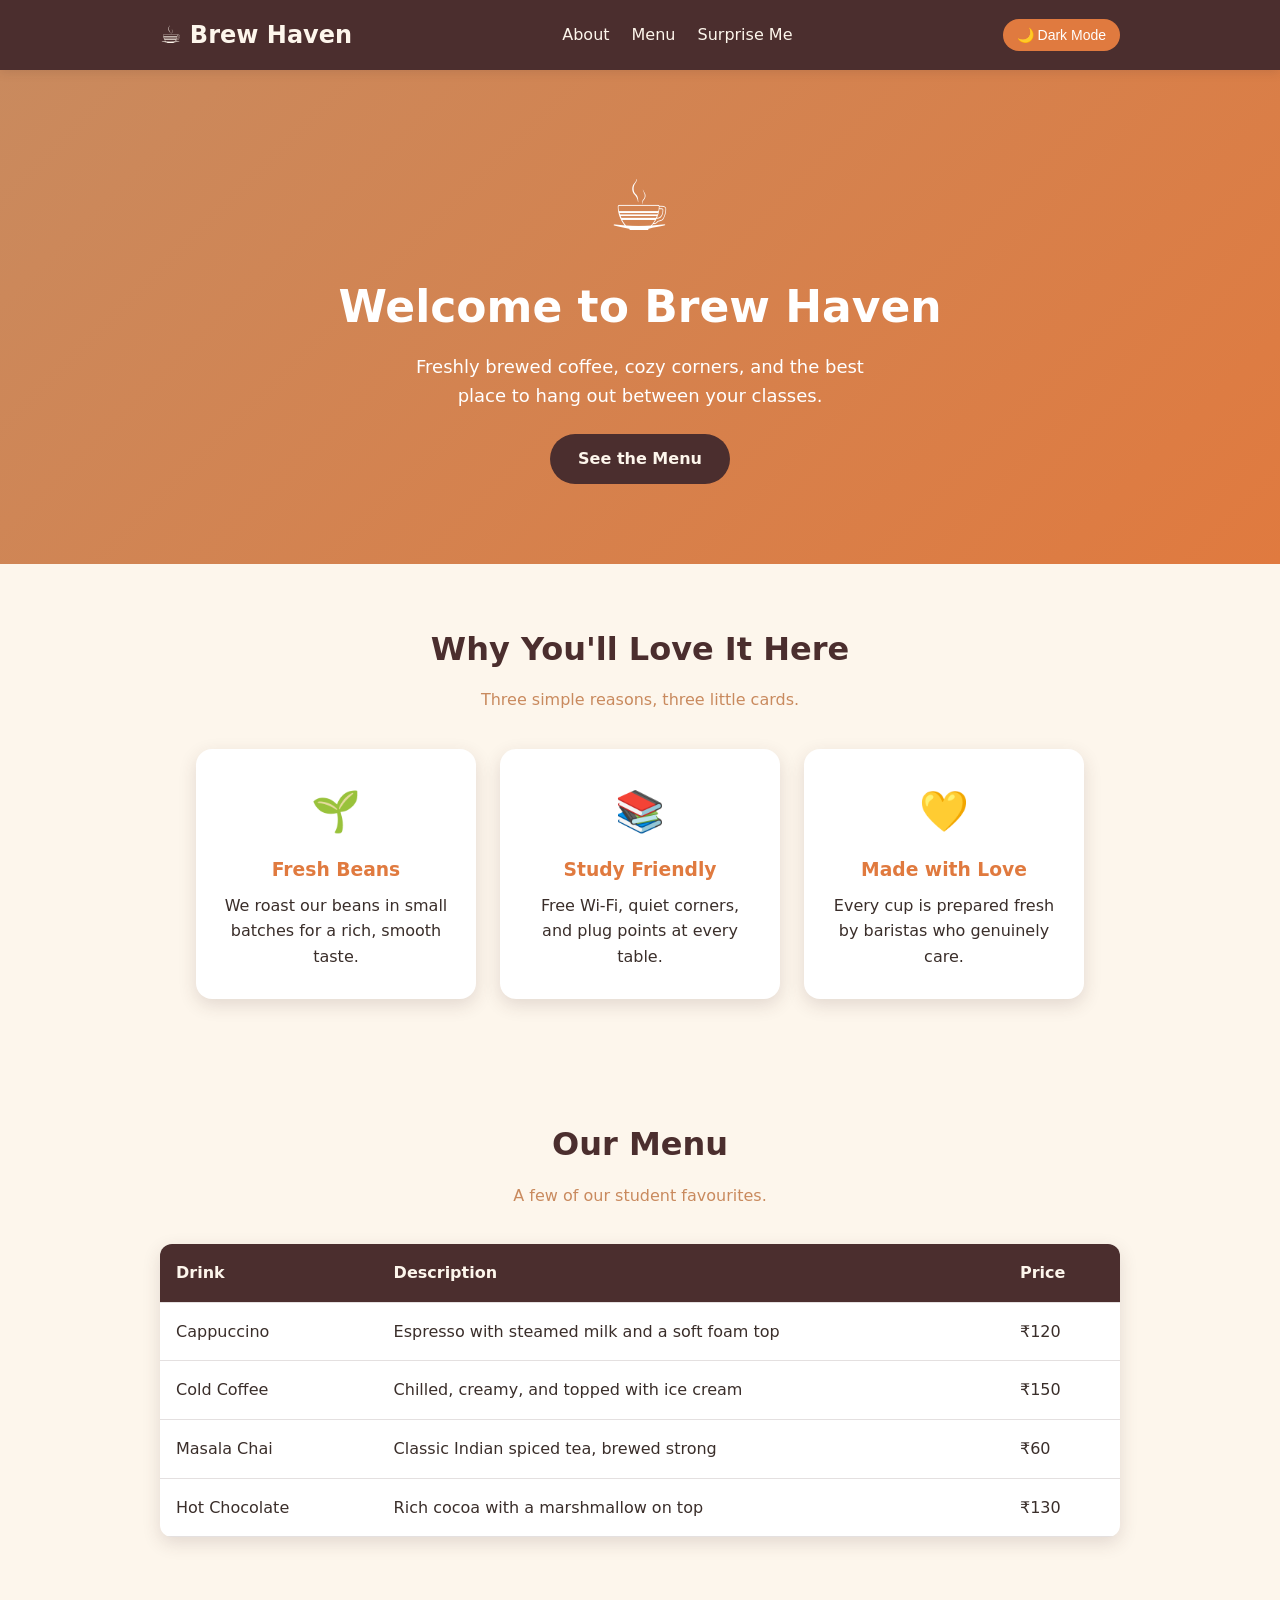
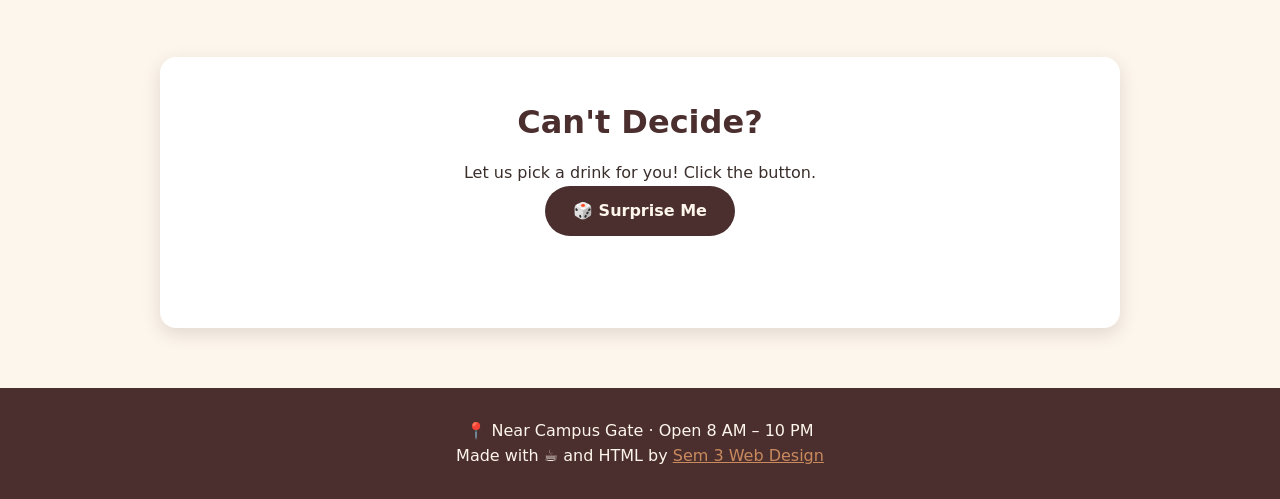
==== cafe.html @ ca3012e0 "Add Brew Haven café teaching reference (single-file + split CSS versions) Co-Authored-By: Claude Opu" ====
<!DOCTYPE html>
<!--
  ============================================================
   BREW HAVEN  ·  the TWO-FILE (split) version
  ============================================================
  This page has the SAME content as index.html, but notice:
  there is NO big <style> block here anymore!

  All the styling now lives in a separate file: style.css
  We connect to it with just ONE line inside <head>:

        <link rel="stylesheet" href="style.css" />

  Think of it like this:
     cafe.html   = the STRUCTURE (the bones)
     style.css   = the LOOK      (the clothes)

  Open both files side by side to see how they team up.
-->
<html lang="en">

<head>
  <meta charset="UTF-8" />
  <meta name="viewport" content="width=device-width, initial-scale=1.0" />
  <title>Brew Haven ☕ | Split-File Version</title>

  <!-- 👇 THIS one line pulls in ALL our styles from style.css -->
  <link rel="stylesheet" href="style.css" />
</head>

<body>

  <!-- ================= HEADER + NAV ================= -->
  <header>
    <div class="container nav-bar">
      <div class="logo">☕ Brew Haven</div>

      <nav>
        <ul>
          <li><a href="#about">About</a></li>
          <li><a href="#menu">Menu</a></li>
          <li><a href="#surprise">Surprise Me</a></li>
        </ul>
      </nav>

      <button class="toggle-btn" onclick="toggleDarkMode()">🌙 Dark Mode</button>
    </div>
  </header>

  <!-- ================= HERO SECTION ================= -->
  <section class="hero">
    <div class="emoji">☕</div>
    <h1>Welcome to Brew Haven</h1>
    <p>Freshly brewed coffee, cozy corners, and the best place to hang out
       between your classes.</p>
    <a href="#menu" class="btn">See the Menu</a>
  </section>

  <!-- ================= ABOUT SECTION ================= -->
  <section id="about">
    <div class="container">
      <h2 class="section-title">Why You'll Love It Here</h2>
      <p class="section-subtitle">Three simple reasons, three little cards.</p>

      <div class="cards">
        <div class="card">
          <div class="icon">🌱</div>
          <h3>Fresh Beans</h3>
          <p>We roast our beans in small batches for a rich, smooth taste.</p>
        </div>

        <div class="card">
          <div class="icon">📚</div>
          <h3>Study Friendly</h3>
          <p>Free Wi-Fi, quiet corners, and plug points at every table.</p>
        </div>

        <div class="card">
          <div class="icon">💛</div>
          <h3>Made with Love</h3>
          <p>Every cup is prepared fresh by baristas who genuinely care.</p>
        </div>
      </div>
    </div>
  </section>

  <!-- ================= MENU SECTION (a table) ================= -->
  <section id="menu">
    <div class="container">
      <h2 class="section-title" style="text-align:center;">Our Menu</h2>
      <!--  👆 That style="..." is INLINE CSS — styling written right on
            the tag. Even with an external file, inline CSS still works
            (and still wins). We keep one here just to show the contrast. -->
      <p class="section-subtitle" style="text-align:center;">
        A few of our student favourites.
      </p>

      <table>
        <thead>
          <tr>
            <th>Drink</th>
            <th>Description</th>
            <th>Price</th>
          </tr>
        </thead>
        <tbody>
          <tr>
            <td>Cappuccino</td>
            <td>Espresso with steamed milk and a soft foam top</td>
            <td>₹120</td>
          </tr>
          <tr>
            <td>Cold Coffee</td>
            <td>Chilled, creamy, and topped with ice cream</td>
            <td>₹150</td>
          </tr>
          <tr>
            <td>Masala Chai</td>
            <td>Classic Indian spiced tea, brewed strong</td>
            <td>₹60</td>
          </tr>
          <tr>
            <td>Hot Chocolate</td>
            <td>Rich cocoa with a marshmallow on top</td>
            <td>₹130</td>
          </tr>
        </tbody>
      </table>
    </div>
  </section>

  <!-- ================= SURPRISE ME (JavaScript demo) ================= -->
  <section id="surprise">
    <div class="container">
      <div class="surprise">
        <h2 class="section-title">Can't Decide?</h2>
        <p>Let us pick a drink for you! Click the button.</p>

        <a href="#surprise" class="btn" onclick="pickDrink()">🎲 Surprise Me</a>

        <p id="drinkResult"></p>
      </div>
    </div>
  </section>

  <!-- ================= FOOTER ================= -->
  <footer>
    <div class="container">
      <p>📍 Near Campus Gate · Open 8 AM – 10 PM</p>
      <p>Made with ☕ and HTML by <a href="#">Sem 3 Web Design</a></p>
    </div>
  </footer>

  <!-- ================= JAVASCRIPT ================= -->
  <!-- We kept the little JavaScript here inline, so today's lesson
       stays focused on ONE new idea: the external CSS file. -->
  <script>
    // Switch between light and dark mode
    function toggleDarkMode() {
      document.body.classList.toggle("dark");
    }

    // Pick a random drink from a list (an array)
    function pickDrink() {
      var drinks = ["Cappuccino ☕", "Cold Coffee 🧋", "Masala Chai 🫖", "Hot Chocolate 🍫"];
      var randomIndex = Math.floor(Math.random() * drinks.length);
      document.getElementById("drinkResult").textContent =
        "Try our " + drinks[randomIndex] + "!";
    }
  </script>

</body>
</html>
---- style.css ----
/* ============================================================
   style.css  ·  the EXTERNAL stylesheet for Brew Haven
   ============================================================
   ✨ NEW IDEA: External CSS

   Instead of writing CSS inside a <style> block in the HTML,
   we put ALL of it in this separate .css file.

   The HTML connects to it with ONE line in the <head>:
       <link rel="stylesheet" href="style.css" />

   Why do it this way?
     • One CSS file can style MANY HTML pages.
     • HTML stays clean (structure) and CSS stays separate (looks).
     • This is how real websites are built.
   ============================================================ */


/* ✨ CSS VARIABLES — write our colours once, reuse everywhere */
:root {
  --cream: #fdf6ec;
  --coffee: #4b2e2e;
  --caramel: #c98a5e;
  --accent: #e07a3f;
  --text: #3a2e2a;
  --card-bg: #ffffff;
  --shadow: rgba(75, 46, 46, 0.15);
}

/* DARK MODE — takes over when <body> has class="dark" */
body.dark {
  --cream: #241c1a;
  --coffee: #f2e4d8;
  --text: #f2e4d8;
  --card-bg: #352a26;
  --shadow: rgba(0, 0, 0, 0.4);
}


/* GLOBAL styles — apply to the whole page */
* {
  margin: 0;
  padding: 0;
  box-sizing: border-box; /* padding/border stay inside the box */
}

body {
  font-family: "Segoe UI", system-ui, Arial, sans-serif;
  background-color: var(--cream);
  color: var(--text);
  line-height: 1.6;
  transition: background-color 0.4s ease, color 0.4s ease;
}

/* A reusable "container" CLASS to keep content centered */
.container {
  max-width: 1000px;
  margin: 0 auto;      /* auto = center horizontally */
  padding: 0 20px;
}


/* ---------- HEADER + NAVIGATION ---------- */
header {
  background-color: var(--coffee);
  color: var(--cream);
  padding: 16px 0;
  position: sticky;   /* header sticks to the top when scrolling */
  top: 0;
  z-index: 10;
  box-shadow: 0 2px 10px var(--shadow);
}

/* FLEXBOX — places the logo, menu and button in one row */
.nav-bar {
  display: flex;
  justify-content: space-between;
  align-items: center;
  flex-wrap: wrap;
  gap: 10px;
}

.logo {
  font-size: 24px;
  font-weight: bold;
}

nav ul {
  list-style: none; /* remove the little bullet dots */
  display: flex;
  gap: 22px;
}

nav a {
  color: var(--cream);
  text-decoration: none;
  font-weight: 500;
  transition: color 0.2s ease;
}

nav a:hover {
  color: var(--caramel);
}

.toggle-btn {
  background: var(--accent);
  color: white;
  border: none;
  padding: 8px 14px;
  border-radius: 20px;
  cursor: pointer;
  font-size: 14px;
}


/* ---------- HERO (the big welcome banner) ---------- */
.hero {
  background: linear-gradient(135deg, var(--caramel), var(--accent));
  color: white;
  text-align: center;
  padding: 80px 20px;
}

.hero .emoji {
  font-size: 70px;
}

.hero h1 {
  font-size: 44px;
  margin: 10px 0;
}

.hero p {
  font-size: 18px;
  max-width: 500px;
  margin: 0 auto 24px auto;
}

.btn {
  display: inline-block;
  background: var(--coffee);
  color: var(--cream);
  padding: 12px 28px;
  border-radius: 30px;
  text-decoration: none;
  font-weight: bold;
  transition: transform 0.2s ease;
}

.btn:hover {
  transform: scale(1.05);
}


/* ---------- GENERIC SECTION SPACING ---------- */
section {
  padding: 60px 0;
}

/* An ID is used ONCE, for one special element */
#about {
  text-align: center;
}

.section-title {
  font-size: 32px;
  color: var(--coffee);
  margin-bottom: 12px;
}

.section-subtitle {
  color: var(--caramel);
  margin-bottom: 36px;
}


/* ---------- FEATURE CARDS (flexbox row) ---------- */
.cards {
  display: flex;
  gap: 24px;
  flex-wrap: wrap;    /* cards drop to next line on small screens */
  justify-content: center;
}

.card {
  background: var(--card-bg);
  border-radius: 16px;
  padding: 30px 24px;
  width: 280px;
  box-shadow: 0 6px 18px var(--shadow);
  transition: transform 0.25s ease;
}

.card:hover {
  transform: translateY(-8px); /* lifts up on hover */
}

.card .icon {
  font-size: 40px;
}

.card h3 {
  margin: 12px 0 8px 0;
  color: var(--accent);
}


/* ---------- MENU TABLE ---------- */
table {
  width: 100%;
  border-collapse: collapse;
  background: var(--card-bg);
  border-radius: 12px;
  overflow: hidden;
  box-shadow: 0 6px 18px var(--shadow);
}

th, td {
  padding: 16px;
  text-align: left;
  border-bottom: 1px solid var(--shadow);
}

th {
  background: var(--coffee);
  color: var(--cream);
}

tbody tr:hover {
  background: var(--cream);
}


/* ---------- SURPRISE ME BOX (uses JavaScript) ---------- */
.surprise {
  text-align: center;
  background: var(--card-bg);
  border-radius: 16px;
  padding: 40px 20px;
  box-shadow: 0 6px 18px var(--shadow);
}

#drinkResult {
  font-size: 26px;
  color: var(--accent);
  font-weight: bold;
  margin-top: 18px;
  min-height: 34px; /* keeps space reserved so layout doesn't jump */
}


/* ---------- FOOTER ---------- */
footer {
  background: var(--coffee);
  color: var(--cream);
  text-align: center;
  padding: 30px 20px;
}

footer a {
  color: var(--caramel);
}
---- style.css ----
/* ============================================================
   style.css  ·  the EXTERNAL stylesheet for Brew Haven
   ============================================================
   ✨ NEW IDEA: External CSS

   Instead of writing CSS inside a <style> block in the HTML,
   we put ALL of it in this separate .css file.

   The HTML connects to it with ONE line in the <head>:
       <link rel="stylesheet" href="style.css" />

   Why do it this way?
     • One CSS file can style MANY HTML pages.
     • HTML stays clean (structure) and CSS stays separate (looks).
     • This is how real websites are built.
   ============================================================ */


/* ✨ CSS VARIABLES — write our colours once, reuse everywhere */
:root {
  --cream: #fdf6ec;
  --coffee: #4b2e2e;
  --caramel: #c98a5e;
  --accent: #e07a3f;
  --text: #3a2e2a;
  --card-bg: #ffffff;
  --shadow: rgba(75, 46, 46, 0.15);
}

/* DARK MODE — takes over when <body> has class="dark" */
body.dark {
  --cream: #241c1a;
  --coffee: #f2e4d8;
  --text: #f2e4d8;
  --card-bg: #352a26;
  --shadow: rgba(0, 0, 0, 0.4);
}


/* GLOBAL styles — apply to the whole page */
* {
  margin: 0;
  padding: 0;
  box-sizing: border-box; /* padding/border stay inside the box */
}

body {
  font-family: "Segoe UI", system-ui, Arial, sans-serif;
  background-color: var(--cream);
  color: var(--text);
  line-height: 1.6;
  transition: background-color 0.4s ease, color 0.4s ease;
}

/* A reusable "container" CLASS to keep content centered */
.container {
  max-width: 1000px;
  margin: 0 auto;      /* auto = center horizontally */
  padding: 0 20px;
}


/* ---------- HEADER + NAVIGATION ---------- */
header {
  background-color: var(--coffee);
  color: var(--cream);
  padding: 16px 0;
  position: sticky;   /* header sticks to the top when scrolling */
  top: 0;
  z-index: 10;
  box-shadow: 0 2px 10px var(--shadow);
}

/* FLEXBOX — places the logo, menu and button in one row */
.nav-bar {
  display: flex;
  justify-content: space-between;
  align-items: center;
  flex-wrap: wrap;
  gap: 10px;
}

.logo {
  font-size: 24px;
  font-weight: bold;
}

nav ul {
  list-style: none; /* remove the little bullet dots */
  display: flex;
  gap: 22px;
}

nav a {
  color: var(--cream);
  text-decoration: none;
  font-weight: 500;
  transition: color 0.2s ease;
}

nav a:hover {
  color: var(--caramel);
}

.toggle-btn {
  background: var(--accent);
  color: white;
  border: none;
  padding: 8px 14px;
  border-radius: 20px;
  cursor: pointer;
  font-size: 14px;
}


/* ---------- HERO (the big welcome banner) ---------- */
.hero {
  background: linear-gradient(135deg, var(--caramel), var(--accent));
  color: white;
  text-align: center;
  padding: 80px 20px;
}

.hero .emoji {
  font-size: 70px;
}

.hero h1 {
  font-size: 44px;
  margin: 10px 0;
}

.hero p {
  font-size: 18px;
  max-width: 500px;
  margin: 0 auto 24px auto;
}

.btn {
  display: inline-block;
  background: var(--coffee);
  color: var(--cream);
  padding: 12px 28px;
  border-radius: 30px;
  text-decoration: none;
  font-weight: bold;
  transition: transform 0.2s ease;
}

.btn:hover {
  transform: scale(1.05);
}


/* ---------- GENERIC SECTION SPACING ---------- */
section {
  padding: 60px 0;
}

/* An ID is used ONCE, for one special element */
#about {
  text-align: center;
}

.section-title {
  font-size: 32px;
  color: var(--coffee);
  margin-bottom: 12px;
}

.section-subtitle {
  color: var(--caramel);
  margin-bottom: 36px;
}


/* ---------- FEATURE CARDS (flexbox row) ---------- */
.cards {
  display: flex;
  gap: 24px;
  flex-wrap: wrap;    /* cards drop to next line on small screens */
  justify-content: center;
}

.card {
  background: var(--card-bg);
  border-radius: 16px;
  padding: 30px 24px;
  width: 280px;
  box-shadow: 0 6px 18px var(--shadow);
  transition: transform 0.25s ease;
}

.card:hover {
  transform: translateY(-8px); /* lifts up on hover */
}

.card .icon {
  font-size: 40px;
}

.card h3 {
  margin: 12px 0 8px 0;
  color: var(--accent);
}


/* ---------- MENU TABLE ---------- */
table {
  width: 100%;
  border-collapse: collapse;
  background: var(--card-bg);
  border-radius: 12px;
  overflow: hidden;
  box-shadow: 0 6px 18px var(--shadow);
}

th, td {
  padding: 16px;
  text-align: left;
  border-bottom: 1px solid var(--shadow);
}

th {
  background: var(--coffee);
  color: var(--cream);
}

tbody tr:hover {
  background: var(--cream);
}


/* ---------- SURPRISE ME BOX (uses JavaScript) ---------- */
.surprise {
  text-align: center;
  background: var(--card-bg);
  border-radius: 16px;
  padding: 40px 20px;
  box-shadow: 0 6px 18px var(--shadow);
}

#drinkResult {
  font-size: 26px;
  color: var(--accent);
  font-weight: bold;
  margin-top: 18px;
  min-height: 34px; /* keeps space reserved so layout doesn't jump */
}


/* ---------- FOOTER ---------- */
footer {
  background: var(--coffee);
  color: var(--cream);
  text-align: center;
  padding: 30px 20px;
}

footer a {
  color: var(--caramel);
}
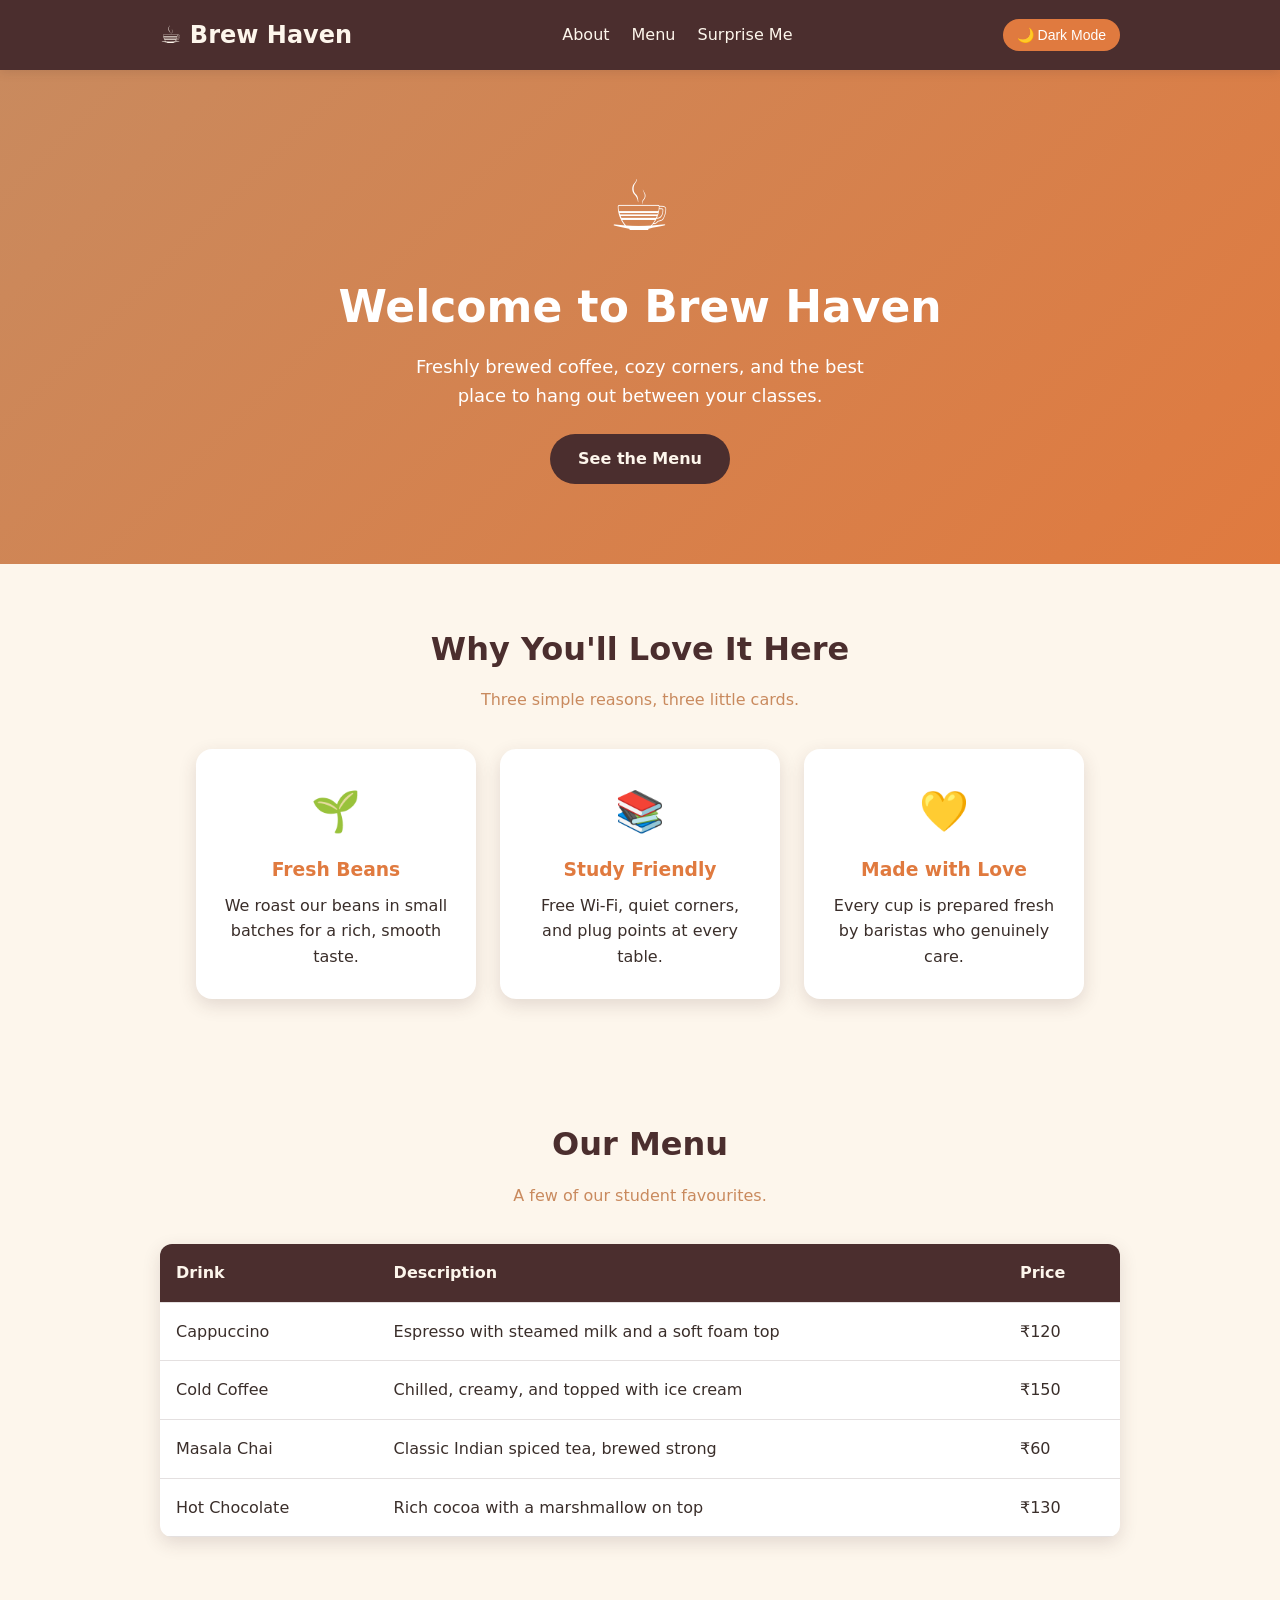
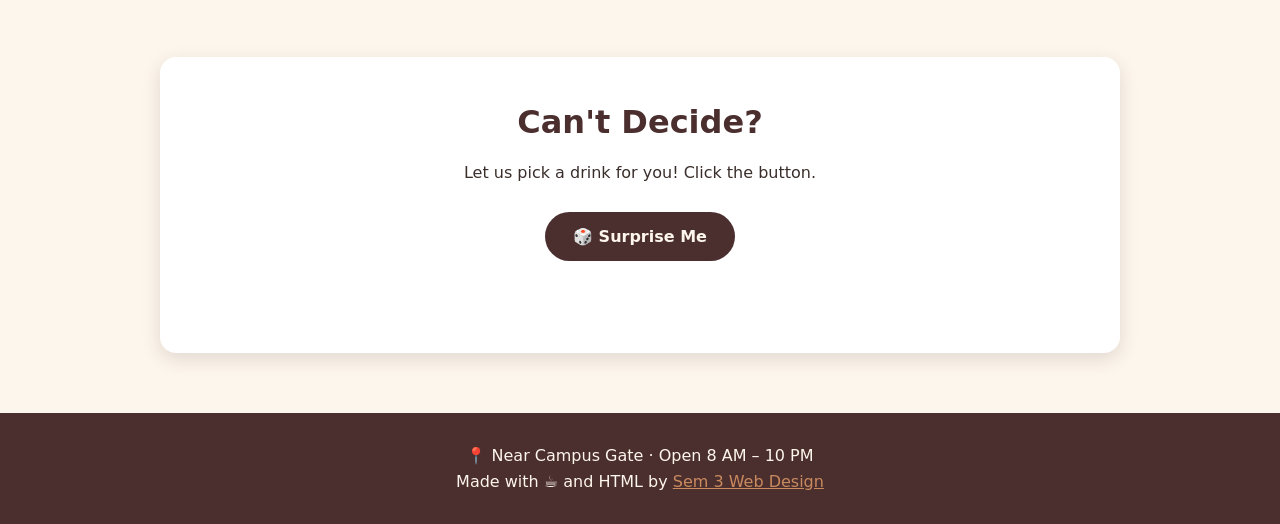
==== commit 9e41fe65: "nikunj" ====
--- a/cafe.html
+++ b/cafe.html
@@ -52,7 +52,7 @@
     <div class="emoji">☕</div>
     <h1>Welcome to Brew Haven</h1>
     <p>Freshly brewed coffee, cozy corners, and the best place to hang out
-       between your classes.</p>
+      between your classes.</p>
     <a href="#menu" class="btn">See the Menu</a>
   </section>
 
@@ -135,7 +135,7 @@
       <div class="surprise">
         <h2 class="section-title">Can't Decide?</h2>
         <p>Let us pick a drink for you! Click the button.</p>
-
+        <br>
         <a href="#surprise" class="btn" onclick="pickDrink()">🎲 Surprise Me</a>
 
         <p id="drinkResult"></p>
@@ -170,4 +170,5 @@
   </script>
 
 </body>
-</html>
+
+</html>
--- a/style.css
+++ b/style.css
@@ -41,7 +41,8 @@
 * {
   margin: 0;
   padding: 0;
-  box-sizing: border-box; /* padding/border stay inside the box */
+  box-sizing: border-box;
+  /* padding/border stay inside the box */
 }
 
 body {
@@ -55,7 +56,8 @@
 /* A reusable "container" CLASS to keep content centered */
 .container {
   max-width: 1000px;
-  margin: 0 auto;      /* auto = center horizontally */
+  margin: 0 auto;
+  /* auto = center horizontally */
   padding: 0 20px;
 }
 
@@ -65,7 +67,8 @@
   background-color: var(--coffee);
   color: var(--cream);
   padding: 16px 0;
-  position: sticky;   /* header sticks to the top when scrolling */
+  position: sticky;
+  /* header sticks to the top when scrolling */
   top: 0;
   z-index: 10;
   box-shadow: 0 2px 10px var(--shadow);
@@ -86,7 +89,8 @@
 }
 
 nav ul {
-  list-style: none; /* remove the little bullet dots */
+  list-style: none;
+  /* remove the little bullet dots */
   display: flex;
   gap: 22px;
 }
@@ -178,7 +182,8 @@
 .cards {
   display: flex;
   gap: 24px;
-  flex-wrap: wrap;    /* cards drop to next line on small screens */
+  flex-wrap: wrap;
+  /* cards drop to next line on small screens */
   justify-content: center;
 }
 
@@ -192,7 +197,8 @@
 }
 
 .card:hover {
-  transform: translateY(-8px); /* lifts up on hover */
+  transform: translateY(-8px);
+  /* lifts up on hover */
 }
 
 .card .icon {
@@ -215,7 +221,8 @@
   box-shadow: 0 6px 18px var(--shadow);
 }
 
-th, td {
+th,
+td {
   padding: 16px;
   text-align: left;
   border-bottom: 1px solid var(--shadow);
@@ -236,7 +243,7 @@
   text-align: center;
   background: var(--card-bg);
   border-radius: 16px;
-  padding: 40px 20px;
+  padding: 40px 80px;
   box-shadow: 0 6px 18px var(--shadow);
 }
 
@@ -245,7 +252,8 @@
   color: var(--accent);
   font-weight: bold;
   margin-top: 18px;
-  min-height: 34px; /* keeps space reserved so layout doesn't jump */
+  min-height: 34px;
+  /* keeps space reserved so layout doesn't jump */
 }
 
 
@@ -259,4 +267,4 @@
 
 footer a {
   color: var(--caramel);
-}
+}
--- a/style.css
+++ b/style.css
@@ -41,7 +41,8 @@
 * {
   margin: 0;
   padding: 0;
-  box-sizing: border-box; /* padding/border stay inside the box */
+  box-sizing: border-box;
+  /* padding/border stay inside the box */
 }
 
 body {
@@ -55,7 +56,8 @@
 /* A reusable "container" CLASS to keep content centered */
 .container {
   max-width: 1000px;
-  margin: 0 auto;      /* auto = center horizontally */
+  margin: 0 auto;
+  /* auto = center horizontally */
   padding: 0 20px;
 }
 
@@ -65,7 +67,8 @@
   background-color: var(--coffee);
   color: var(--cream);
   padding: 16px 0;
-  position: sticky;   /* header sticks to the top when scrolling */
+  position: sticky;
+  /* header sticks to the top when scrolling */
   top: 0;
   z-index: 10;
   box-shadow: 0 2px 10px var(--shadow);
@@ -86,7 +89,8 @@
 }
 
 nav ul {
-  list-style: none; /* remove the little bullet dots */
+  list-style: none;
+  /* remove the little bullet dots */
   display: flex;
   gap: 22px;
 }
@@ -178,7 +182,8 @@
 .cards {
   display: flex;
   gap: 24px;
-  flex-wrap: wrap;    /* cards drop to next line on small screens */
+  flex-wrap: wrap;
+  /* cards drop to next line on small screens */
   justify-content: center;
 }
 
@@ -192,7 +197,8 @@
 }
 
 .card:hover {
-  transform: translateY(-8px); /* lifts up on hover */
+  transform: translateY(-8px);
+  /* lifts up on hover */
 }
 
 .card .icon {
@@ -215,7 +221,8 @@
   box-shadow: 0 6px 18px var(--shadow);
 }
 
-th, td {
+th,
+td {
   padding: 16px;
   text-align: left;
   border-bottom: 1px solid var(--shadow);
@@ -236,7 +243,7 @@
   text-align: center;
   background: var(--card-bg);
   border-radius: 16px;
-  padding: 40px 20px;
+  padding: 40px 80px;
   box-shadow: 0 6px 18px var(--shadow);
 }
 
@@ -245,7 +252,8 @@
   color: var(--accent);
   font-weight: bold;
   margin-top: 18px;
-  min-height: 34px; /* keeps space reserved so layout doesn't jump */
+  min-height: 34px;
+  /* keeps space reserved so layout doesn't jump */
 }
 
 
@@ -259,4 +267,4 @@
 
 footer a {
   color: var(--caramel);
-}
+}
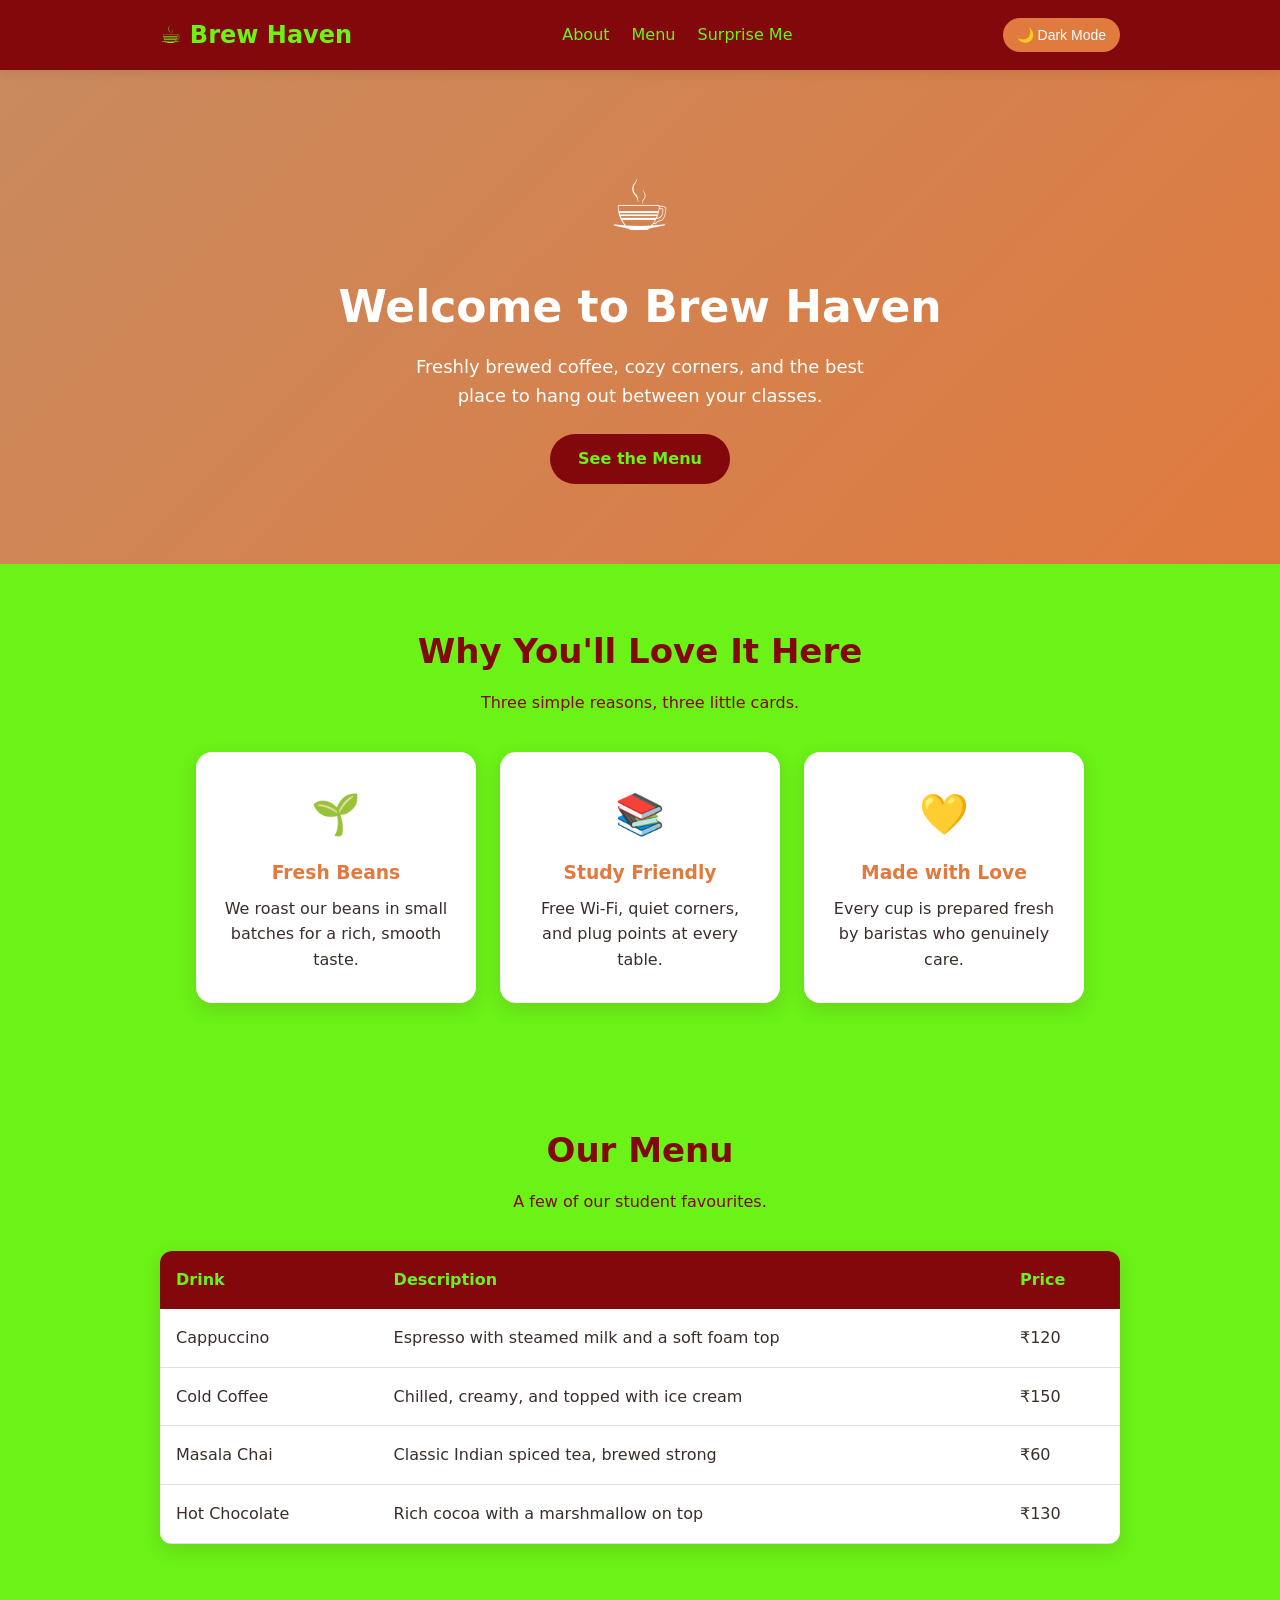
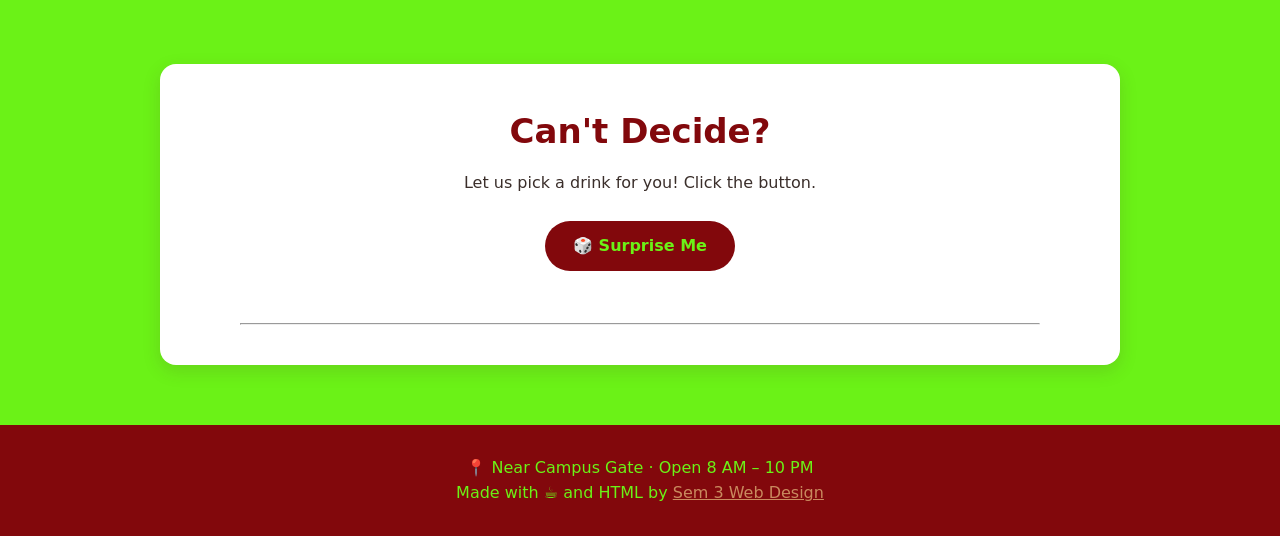
==== commit 367a9c64: "akb" ====
--- a/cafe.html
+++ b/cafe.html
@@ -139,6 +139,8 @@
         <a href="#surprise" class="btn" onclick="pickDrink()">🎲 Surprise Me</a>
 
         <p id="drinkResult"></p>
+        <hr>
+
       </div>
     </div>
   </section>
--- a/style.css
+++ b/style.css
@@ -18,8 +18,8 @@
 
 /* ✨ CSS VARIABLES — write our colours once, reuse everywhere */
 :root {
-  --cream: #fdf6ec;
-  --coffee: #4b2e2e;
+  --cream: #6bf217;
+  --coffee: #82080c;
   --caramel: #c98a5e;
   --accent: #e07a3f;
   --text: #3a2e2a;
@@ -110,7 +110,7 @@
   background: var(--accent);
   color: white;
   border: none;
-  padding: 8px 14px;
+  padding: 9px 14px;
   border-radius: 20px;
   cursor: pointer;
   font-size: 14px;
@@ -152,7 +152,7 @@
 }
 
 .btn:hover {
-  transform: scale(1.05);
+  transform: scale(1.1);
 }
 
 
@@ -167,13 +167,13 @@
 }
 
 .section-title {
-  font-size: 32px;
+  font-size: 34px;
   color: var(--coffee);
   margin-bottom: 12px;
 }
 
 .section-subtitle {
-  color: var(--caramel);
+  color: var(--coffee);
   margin-bottom: 36px;
 }
 
@@ -248,9 +248,9 @@
 }
 
 #drinkResult {
-  font-size: 26px;
+  font-size: 36px;
   color: var(--accent);
-  font-weight: bold;
+  font-weight: bolder;
   margin-top: 18px;
   min-height: 34px;
   /* keeps space reserved so layout doesn't jump */
--- a/style.css
+++ b/style.css
@@ -18,8 +18,8 @@
 
 /* ✨ CSS VARIABLES — write our colours once, reuse everywhere */
 :root {
-  --cream: #fdf6ec;
-  --coffee: #4b2e2e;
+  --cream: #6bf217;
+  --coffee: #82080c;
   --caramel: #c98a5e;
   --accent: #e07a3f;
   --text: #3a2e2a;
@@ -110,7 +110,7 @@
   background: var(--accent);
   color: white;
   border: none;
-  padding: 8px 14px;
+  padding: 9px 14px;
   border-radius: 20px;
   cursor: pointer;
   font-size: 14px;
@@ -152,7 +152,7 @@
 }
 
 .btn:hover {
-  transform: scale(1.05);
+  transform: scale(1.1);
 }
 
 
@@ -167,13 +167,13 @@
 }
 
 .section-title {
-  font-size: 32px;
+  font-size: 34px;
   color: var(--coffee);
   margin-bottom: 12px;
 }
 
 .section-subtitle {
-  color: var(--caramel);
+  color: var(--coffee);
   margin-bottom: 36px;
 }
 
@@ -248,9 +248,9 @@
 }
 
 #drinkResult {
-  font-size: 26px;
+  font-size: 36px;
   color: var(--accent);
-  font-weight: bold;
+  font-weight: bolder;
   margin-top: 18px;
   min-height: 34px;
   /* keeps space reserved so layout doesn't jump */
